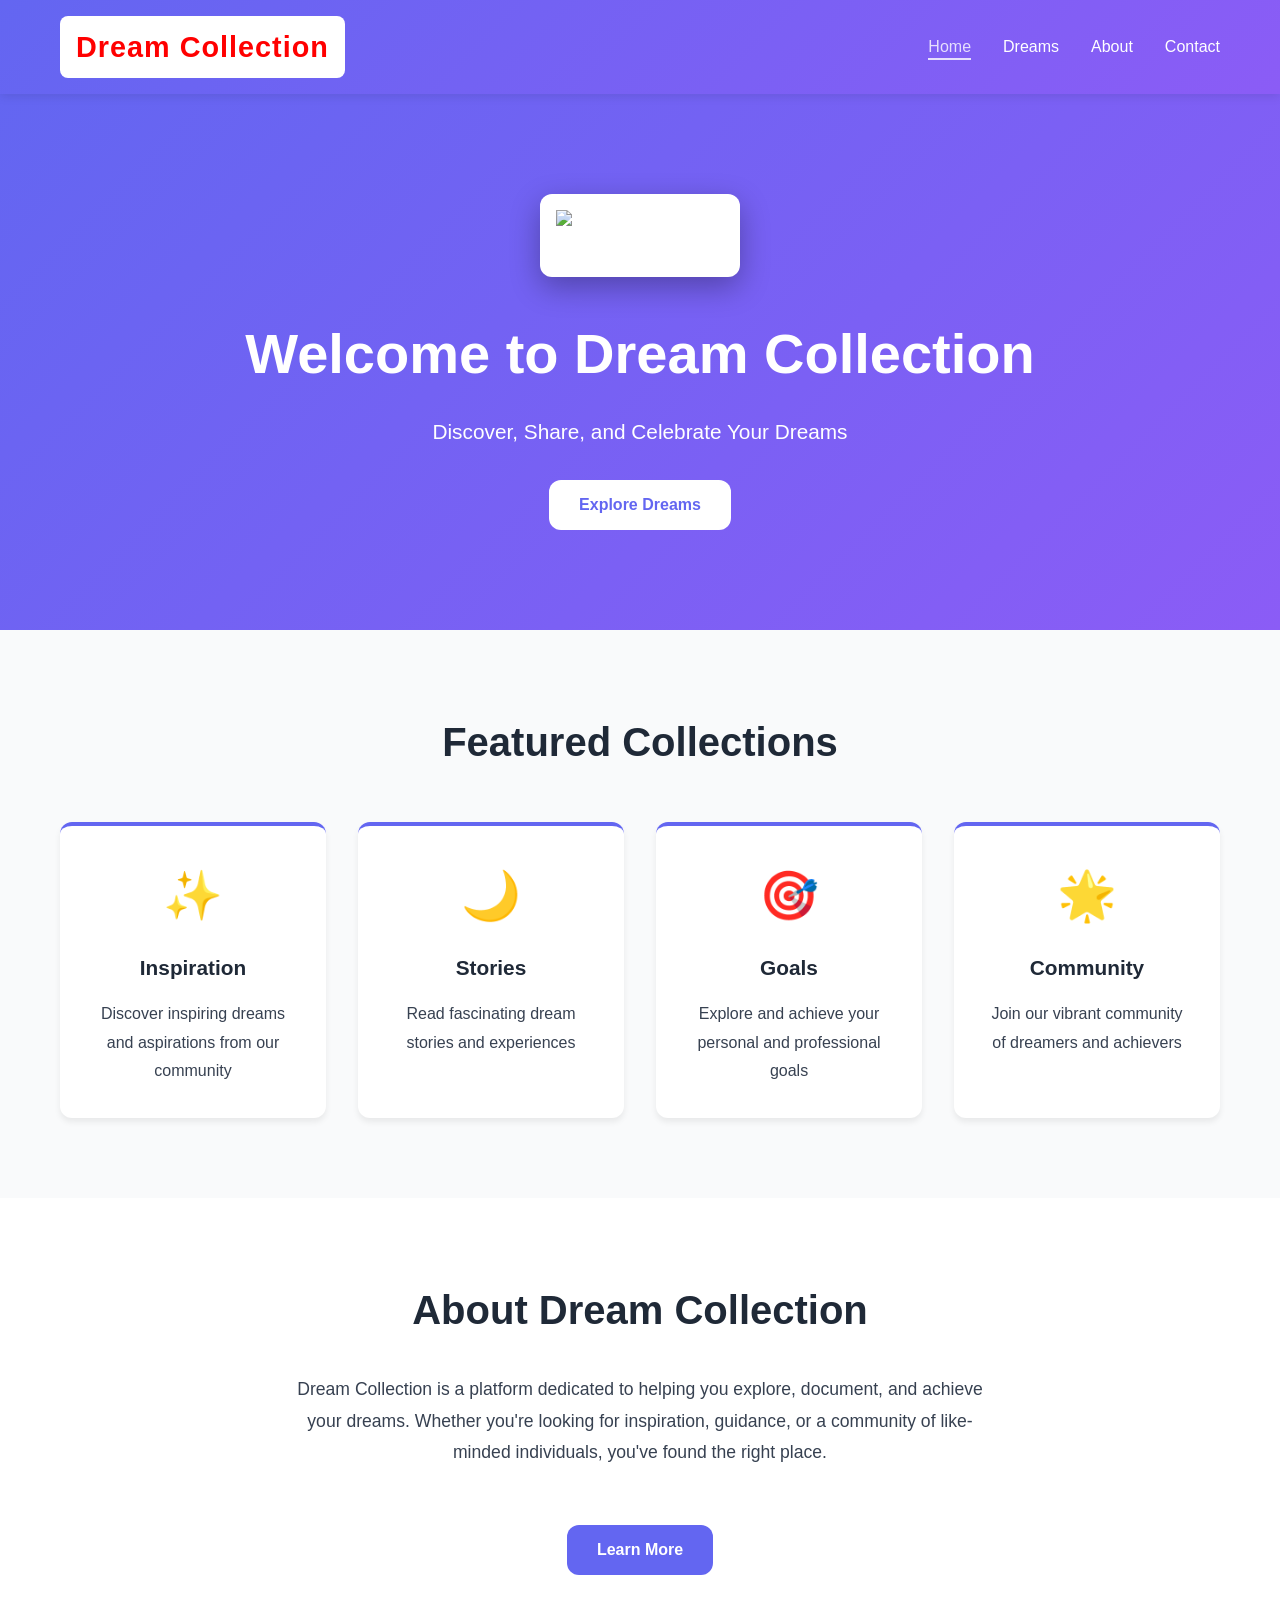
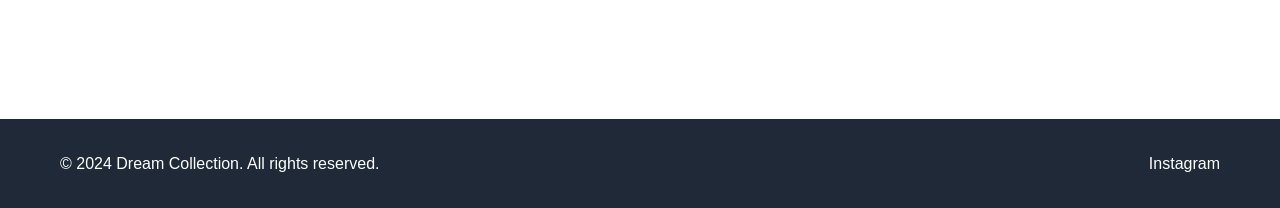
==== index.html @ 4b0afcf8 "Add logo image support to homepage hero section" ====
<!DOCTYPE html>
<html lang="en">
<head>
    <meta charset="UTF-8">
    <meta name="viewport" content="width=device-width, initial-scale=1.0">
    <title>Dream Collection - Explore Your Dreams</title>
    <link rel="stylesheet" href="styles.css">
</head>
<body>
    <!-- Navigation -->
    <nav class="navbar">
        <div class="container">
            <div class="logo">Dream Collection</div>
            <ul class="nav-menu">
                <li><a href="index.html" class="active">Home</a></li>
                <li><a href="dreams.html">Dreams</a></li>
                <li><a href="about.html">About</a></li>
                <li><a href="contact.html">Contact</a></li>
            </ul>
        </div>
    </nav>

    <!-- Hero Section -->
    <section class="hero">
        <div class="hero-content">
            <div class="hero-logo">
                <img src="images/logo.png" alt="Dream Collection Logo" class="logo-image">
            </div>
            <h1>Welcome to Dream Collection</h1>
            <p>Discover, Share, and Celebrate Your Dreams</p>
            <a href="dreams.html" class="btn btn-primary">Explore Dreams</a>
        </div>
    </section>

    <!-- Featured Section -->
    <section class="featured">
        <div class="container">
            <h2>Featured Collections</h2>
            <div class="featured-grid">
                <div class="card">
                    <div class="card-icon">✨</div>
                    <h3>Inspiration</h3>
                    <p>Discover inspiring dreams and aspirations from our community</p>
                </div>
                <div class="card">
                    <div class="card-icon">🌙</div>
                    <h3>Stories</h3>
                    <p>Read fascinating dream stories and experiences</p>
                </div>
                <div class="card">
                    <div class="card-icon">🎯</div>
                    <h3>Goals</h3>
                    <p>Explore and achieve your personal and professional goals</p>
                </div>
                <div class="card">
                    <div class="card-icon">🌟</div>
                    <h3>Community</h3>
                    <p>Join our vibrant community of dreamers and achievers</p>
                </div>
            </div>
        </div>
    </section>

    <!-- About Section -->
    <section class="about-preview">
        <div class="container">
            <h2>About Dream Collection</h2>
            <p>Dream Collection is a platform dedicated to helping you explore, document, and achieve your dreams. Whether you're looking for inspiration, guidance, or a community of like-minded individuals, you've found the right place.</p>
            <a href="about.html" class="btn btn-secondary">Learn More</a>
        </div>
    </section>

    <!-- Footer -->
    <footer class="footer">
        <div class="container">
            <p>&copy; 2024 Dream Collection. All rights reserved.</p>
            <div class="social-links">
                <a href="https://instagram.com/dreamcollection.jewellery" target="_blank">Instagram</a>
            </div>
        </div>
    </footer>
</body>
</html>
---- styles.css ----
/* Reset and Base Styles */
* {
    margin: 0;
    padding: 0;
    box-sizing: border-box;
}

:root {
    --primary-color: #6366f1;
    --secondary-color: #8b5cf6;
    --dark-color: #1f2937;
    --light-color: #f9fafb;
    --text-color: #374151;
    --border-radius: 12px;
    --transition: all 0.3s ease;
}

body {
    font-family: 'Segoe UI', Tahoma, Geneva, Verdana, sans-serif;
    line-height: 1.6;
    color: var(--text-color);
    background-color: #ffffff;
}

.container {
    max-width: 1200px;
    margin: 0 auto;
    padding: 0 20px;
}

/* Navigation */
.navbar {
    background: linear-gradient(135deg, var(--primary-color) 0%, var(--secondary-color) 100%);
    padding: 1rem 0;
    position: sticky;
    top: 0;
    z-index: 1000;
    box-shadow: 0 2px 10px rgba(0,0,0,0.1);
}

.navbar .container {
    display: flex;
    justify-content: space-between;
    align-items: center;
}

.logo {
    font-size: 1.8rem;
    font-weight: bold;
    color: red;
    background-color: white;
    padding: 8px 16px;
    border-radius: 8px;
    letter-spacing: 1px;
}

.nav-menu {
    display: flex;
    list-style: none;
    gap: 2rem;
}

.nav-menu a {
    color: white;
    text-decoration: none;
    font-weight: 500;
    transition: var(--transition);
    position: relative;
}

.nav-menu a:hover,
.nav-menu a.active {
    opacity: 0.8;
}

.nav-menu a.active::after {
    content: '';
    position: absolute;
    bottom: -5px;
    left: 0;
    width: 100%;
    height: 2px;
    background-color: white;
}

/* Hero Section */
.hero {
    background: linear-gradient(135deg, var(--primary-color) 0%, var(--secondary-color) 100%);
    color: white;
    padding: 100px 20px;
    text-align: center;
    min-height: 500px;
    display: flex;
    align-items: center;
    justify-content: center;
}

.hero-content {
    max-width: 800px;
}

.hero-logo {
    margin-bottom: 2rem;
}

.logo-image {
    max-width: 200px;
    height: auto;
    border-radius: var(--border-radius);
    box-shadow: 0 10px 30px rgba(0,0,0,0.3);
    background-color: white;
    padding: 1rem;
}

.hero-content h1 {
    font-size: 3.5rem;
    margin-bottom: 1rem;
    animation: slideDown 0.8s ease;
}

.hero-content p {
    font-size: 1.3rem;
    margin-bottom: 2rem;
    opacity: 0.95;
    animation: slideUp 0.8s ease 0.2s both;
}

@keyframes slideDown {
    from {
        opacity: 0;
        transform: translateY(-30px);
    }
    to {
        opacity: 1;
        transform: translateY(0);
    }
}

@keyframes slideUp {
    from {
        opacity: 0;
        transform: translateY(30px);
    }
    to {
        opacity: 1;
        transform: translateY(0);
    }
}

/* Buttons */
.btn {
    display: inline-block;
    padding: 12px 30px;
    border-radius: var(--border-radius);
    text-decoration: none;
    font-weight: 600;
    transition: var(--transition);
    border: none;
    cursor: pointer;
    font-size: 1rem;
}

.btn-primary {
    background-color: white;
    color: var(--primary-color);
}

.btn-primary:hover {
    transform: translateY(-3px);
    box-shadow: 0 10px 20px rgba(0,0,0,0.2);
}

.btn-secondary {
    background-color: var(--primary-color);
    color: white;
    margin-top: 1.5rem;
}

.btn-secondary:hover {
    background-color: var(--secondary-color);
    transform: translateY(-3px);
    box-shadow: 0 10px 20px rgba(99, 102, 241, 0.3);
}

/* Featured Section */
.featured {
    padding: 80px 20px;
    background-color: var(--light-color);
}

.featured h2 {
    text-align: center;
    font-size: 2.5rem;
    margin-bottom: 3rem;
    color: var(--dark-color);
}

.featured-grid {
    display: grid;
    grid-template-columns: repeat(auto-fit, minmax(250px, 1fr));
    gap: 2rem;
}

.card {
    background: white;
    padding: 2rem;
    border-radius: var(--border-radius);
    text-align: center;
    box-shadow: 0 4px 6px rgba(0,0,0,0.07);
    transition: var(--transition);
    border-top: 4px solid var(--primary-color);
}

.card:hover {
    transform: translateY(-10px);
    box-shadow: 0 15px 30px rgba(0,0,0,0.15);
}

.card-icon {
    font-size: 3rem;
    margin-bottom: 1rem;
}

.card h3 {
    color: var(--dark-color);
    margin-bottom: 1rem;
    font-size: 1.3rem;
}

.card p {
    color: var(--text-color);
    line-height: 1.8;
}

/* About Preview Section */
.about-preview {
    padding: 80px 20px;
    text-align: center;
}

.about-preview h2 {
    font-size: 2.5rem;
    margin-bottom: 2rem;
    color: var(--dark-color);
}

.about-preview p {
    font-size: 1.1rem;
    color: var(--text-color);
    max-width: 700px;
    margin: 0 auto 2rem;
    line-height: 1.8;
}

/* Footer */
.footer {
    background-color: var(--dark-color);
    color: white;
    padding: 2rem;
    text-align: center;
    margin-top: 4rem;
}

.footer .container {
    display: flex;
    justify-content: space-between;
    align-items: center;
    flex-wrap: wrap;
    gap: 2rem;
}

.social-links {
    display: flex;
    gap: 1.5rem;
}

.social-links a {
    color: white;
    text-decoration: none;
    transition: var(--transition);
}

.social-links a:hover {
    color: var(--primary-color);
}

/* Responsive Design */
@media (max-width: 768px) {
    .nav-menu {
        gap: 1rem;
    }

    .hero-content h1 {
        font-size: 2.2rem;
    }

    .hero-content p {
        font-size: 1rem;
    }

    .logo-image {
        max-width: 150px;
    }

    .featured h2,
    .about-preview h2 {
        font-size: 2rem;
    }

    .footer .container {
        flex-direction: column;
    }
}

@media (max-width: 480px) {
    .nav-menu {
        gap: 0.5rem;
        font-size: 0.9rem;
    }

    .logo {
        font-size: 1.3rem;
    }

    .hero-content h1 {
        font-size: 1.8rem;
    }

    .logo-image {
        max-width: 120px;
    }

    .featured-grid {
        grid-template-columns: 1fr;
    }
}
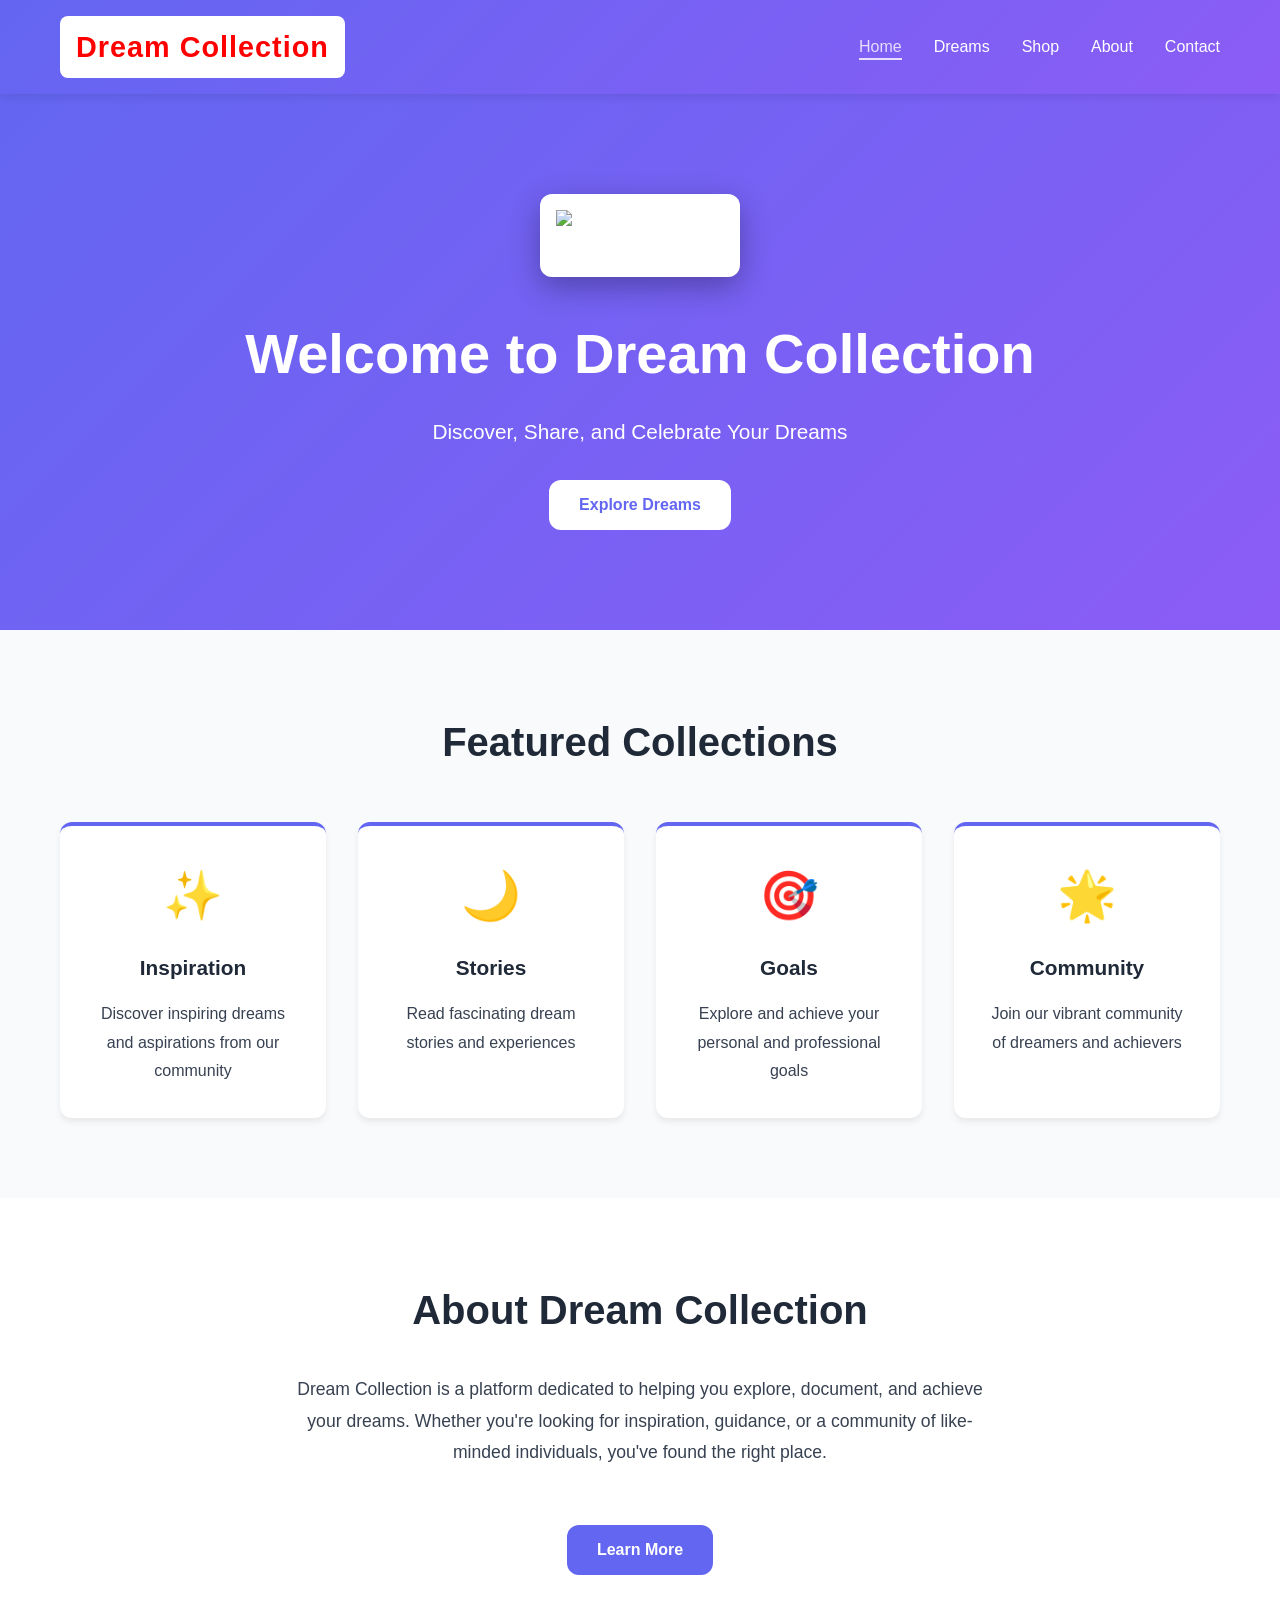
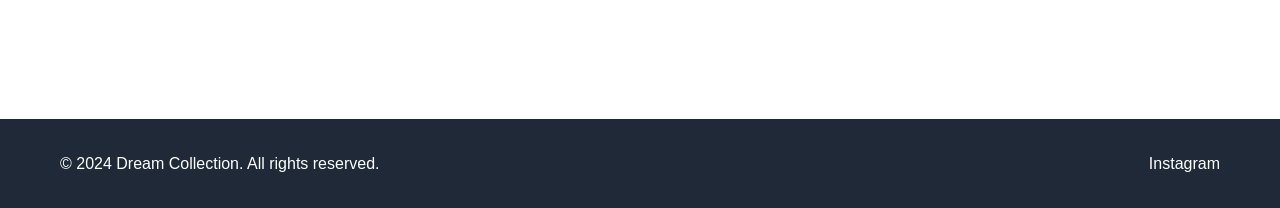
==== commit 6400d6c9: "Add complete jewelry shopping feature with cart functionality" ====
--- a/index.html
+++ b/index.html
@@ -14,6 +14,7 @@
             <ul class="nav-menu">
                 <li><a href="index.html" class="active">Home</a></li>
                 <li><a href="dreams.html">Dreams</a></li>
+                <li><a href="shop.html">Shop</a></li>
                 <li><a href="about.html">About</a></li>
                 <li><a href="contact.html">Contact</a></li>
             </ul>
@@ -24,7 +25,7 @@
     <section class="hero">
         <div class="hero-content">
             <div class="hero-logo">
-                <img src="images/logo.png" alt="Dream Collection Logo" class="logo-image">
+                <img src="images/logo.jpg.jpeg" alt="Dream Collection Logo" class="logo-image">
             </div>
             <h1>Welcome to Dream Collection</h1>
             <p>Discover, Share, and Celebrate Your Dreams</p>
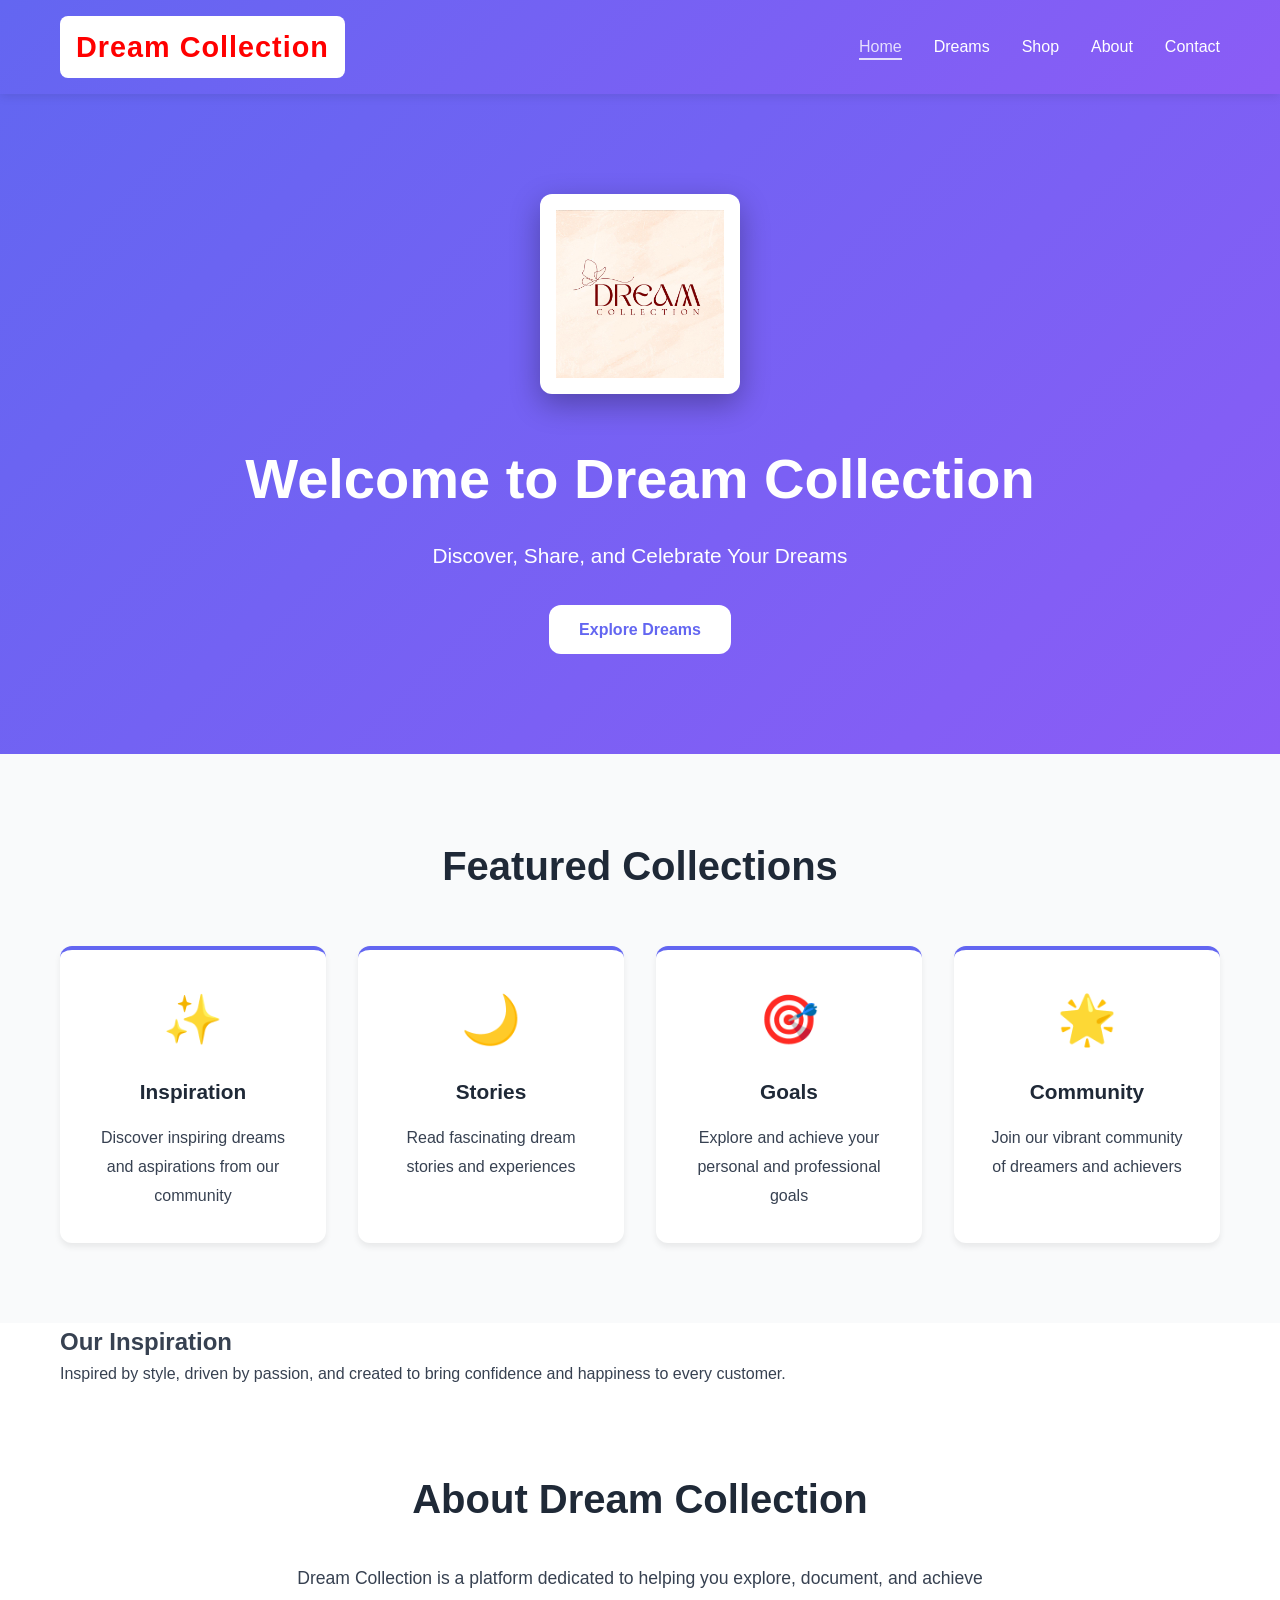
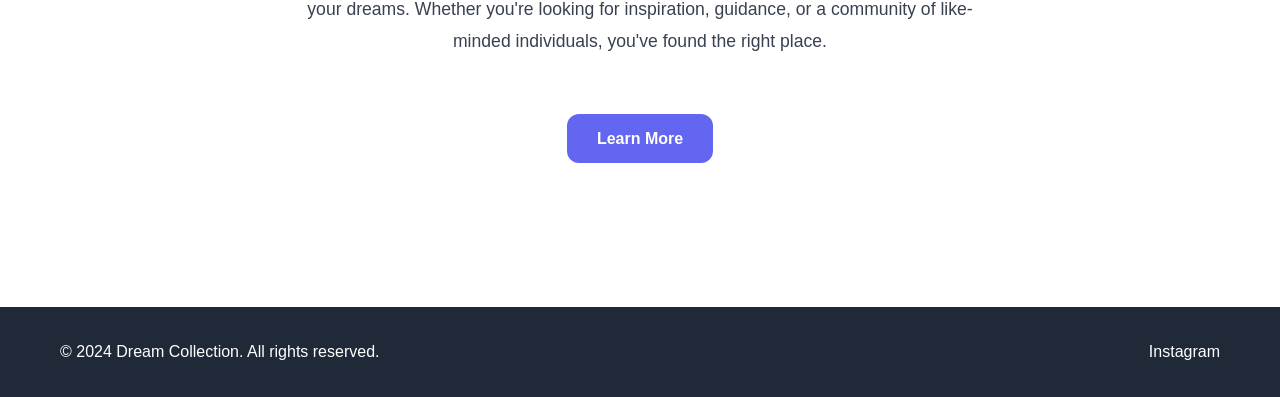
==== commit f7a6464d: "index.html" ====
--- a/index.html
+++ b/index.html
@@ -25,7 +25,7 @@
     <section class="hero">
         <div class="hero-content">
             <div class="hero-logo">
-                <img src="images/logo.jpg.jpeg" alt="Dream Collection Logo" class="logo-image">
+                <img src="logo.jpg.jpeg" alt="Dream Collection Logo" class="logo-image">
             </div>
             <h1>Welcome to Dream Collection</h1>
             <p>Discover, Share, and Celebrate Your Dreams</p>
@@ -62,6 +62,14 @@
         </div>
     </section>
 
+    <!-- Our Inspiration Section -->
+    <section class="inspiration">
+        <div class="container">
+            <h2>Our Inspiration</h2>
+            <p>Inspired by style, driven by passion, and created to bring confidence and happiness to every customer.</p>
+        </div>
+    </section>
+
     <!-- About Section -->
     <section class="about-preview">
         <div class="container">
